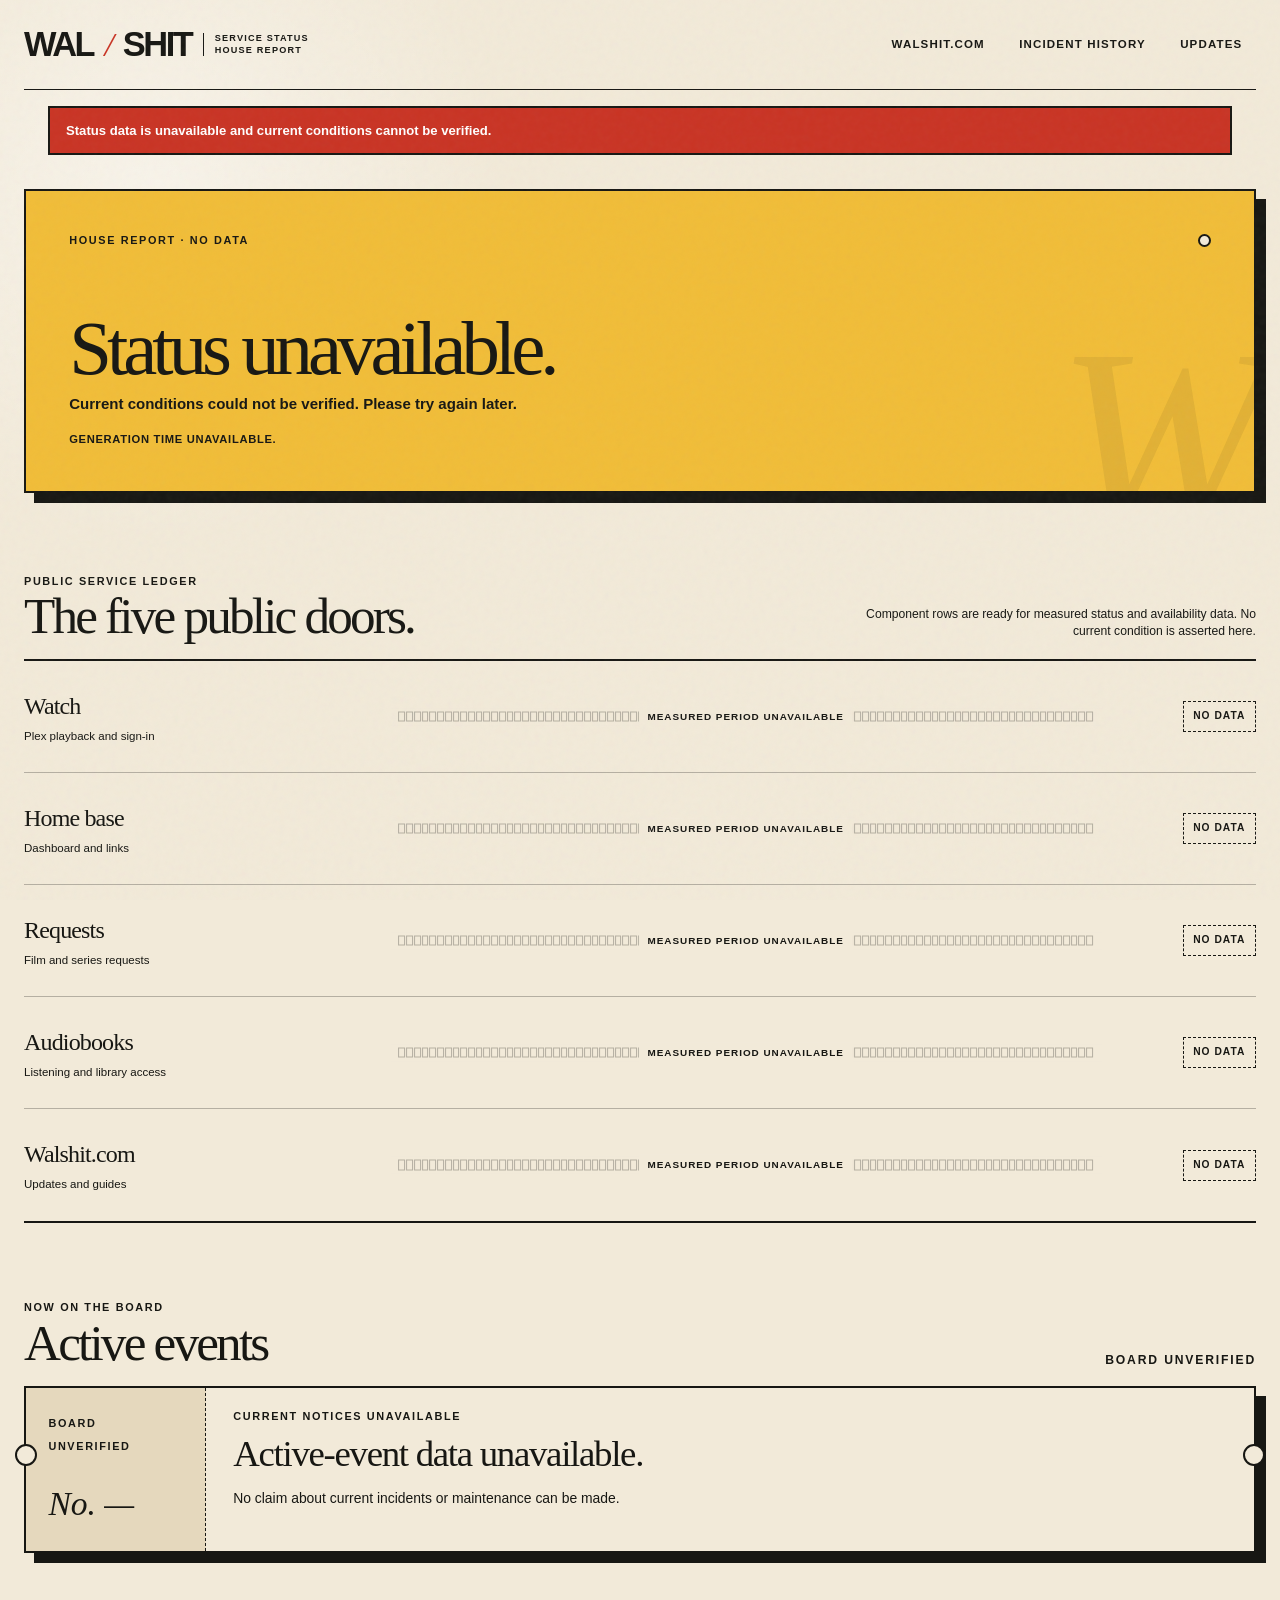
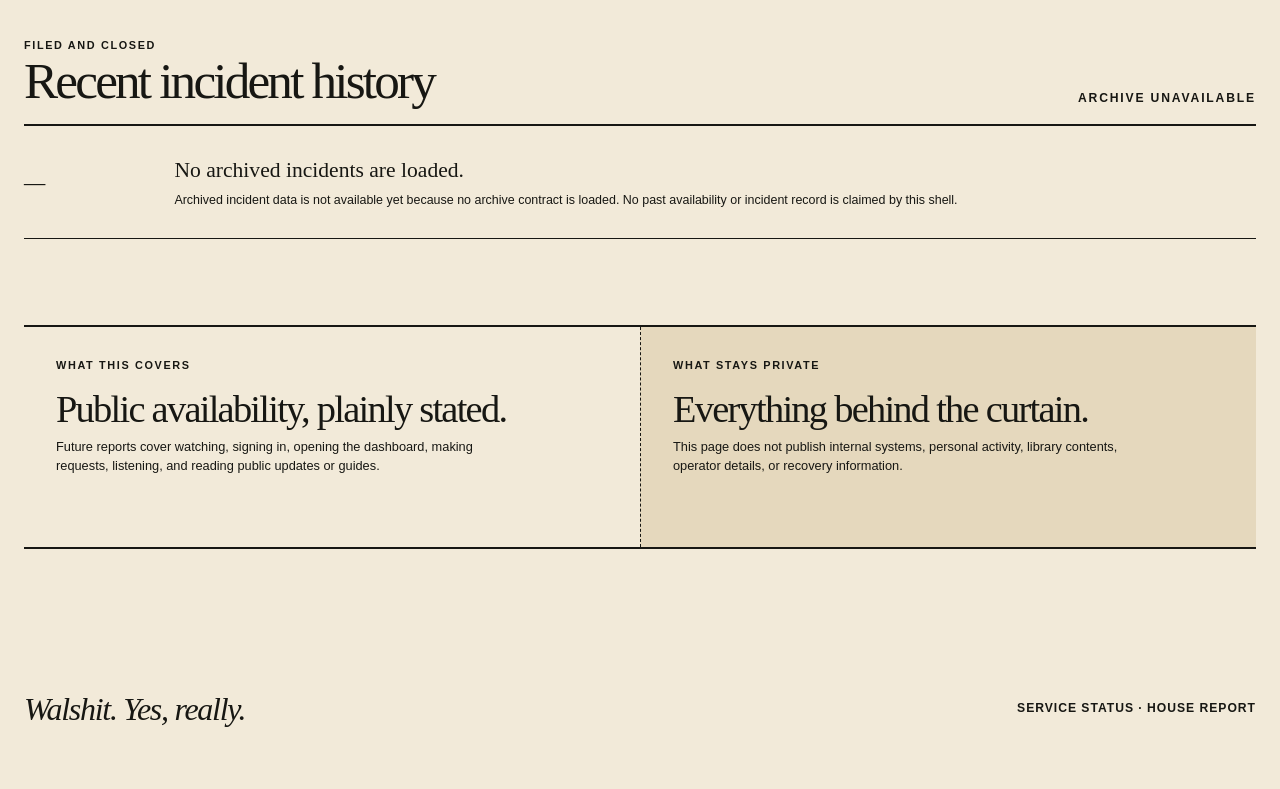
==== status-walshit/web/index.html @ fc227129 "status-walshit: render fixture-driven status states" ====
<!doctype html>
<html lang="en">
<head>
  <meta charset="utf-8">
  <meta name="viewport" content="width=device-width, initial-scale=1">
  <meta name="color-scheme" content="light">
  <meta name="theme-color" content="#f2ead9">
  <title>Walshit.com / Status</title>
  <link rel="stylesheet" href="status.css">
</head>
<body>
  <a class="skip" href="#main">Skip to status</a>
  <noscript>
    <p class="noscript-message">Live status rendering requires JavaScript. No current health is claimed here. <a href="https://walshit.com/">Return to Walshit.com</a>.</p>
  </noscript>

  <header class="shell">
    <a class="brand" href="https://walshit.com/" aria-label="Walshit home">
      WAL<span class="slash">/</span>SHIT
      <small>Service status<br>House report</small>
    </a>
    <button class="text-button nav-toggle" type="button" aria-expanded="false" aria-controls="status-navigation" aria-label="Open menu">
      <span class="nav-toggle-icon" aria-hidden="true">
        <span class="nav-toggle-line"></span>
        <span class="nav-toggle-line"></span>
        <span class="nav-toggle-line"></span>
      </span>
    </button>
    <nav id="status-navigation" aria-label="Status navigation">
      <a href="https://walshit.com/">Walshit.com</a>
      <a href="#history">Incident history</a>
      <a href="https://walshit.com/updates/">Updates</a>
    </nav>
  </header>

  <main id="main" class="shell">
    <div class="status-notices" id="status-notices" aria-live="assertive" aria-atomic="true">
      <p class="status-notice notice-error" id="load-error" hidden>Status data is unavailable and current conditions cannot be verified.</p>
      <p class="status-notice notice-stale" id="stale-warning" hidden>Status data is stale. Current conditions are unverified.</p>
    </div>
    <section class="mast" aria-labelledby="overall-title">
      <div class="overall" role="status" aria-live="polite" aria-atomic="true">
        <div class="overall-head">
          <p class="eyebrow">House report · <span id="overall-state-label">Awaiting data</span></p>
          <span class="status-dot" aria-hidden="true"></span>
        </div>
        <div>
          <h1 class="overall-title" id="overall-title">Status data is being prepared.</h1>
          <p class="overall-copy">This source shell is not connected to monitoring yet. Current conditions will appear after publishing begins.</p>
          <p class="generated-at" id="generated-at">Generation time unavailable.</p>
        </div>
      </div>
    </section>

    <section aria-labelledby="components-title">
      <div class="ledger-heading">
        <div>
          <p class="eyebrow">Public service ledger</p>
          <h2 id="components-title">The five public doors.</h2>
        </div>
        <p>Component rows are ready for measured status and availability data. No current condition is asserted here.</p>
      </div>

      <div class="component-ledger">
        <article class="component-row" data-component="watch">
          <div class="component-name">
            <h3>Watch</h3>
            <p>Plex playback and sign-in</p>
          </div>
          <div class="history-placeholder" role="img" aria-label="History is not available yet for Watch.">
            <span>History pending</span>
          </div>
          <div class="current-state"><span class="state-stamp">Awaiting data</span></div>
        </article>
        <article class="component-row" data-component="home">
          <div class="component-name">
            <h3>Home base</h3>
            <p>Dashboard and links</p>
          </div>
          <div class="history-placeholder" role="img" aria-label="History is not available yet for Home base.">
            <span>History pending</span>
          </div>
          <div class="current-state"><span class="state-stamp">Awaiting data</span></div>
        </article>
        <article class="component-row" data-component="requests">
          <div class="component-name">
            <h3>Requests</h3>
            <p>Film and series requests</p>
          </div>
          <div class="history-placeholder" role="img" aria-label="History is not available yet for Requests.">
            <span>History pending</span>
          </div>
          <div class="current-state"><span class="state-stamp">Awaiting data</span></div>
        </article>
        <article class="component-row" data-component="audiobooks">
          <div class="component-name">
            <h3>Audiobooks</h3>
            <p>Listening and library access</p>
          </div>
          <div class="history-placeholder" role="img" aria-label="History is not available yet for Audiobooks.">
            <span>History pending</span>
          </div>
          <div class="current-state"><span class="state-stamp">Awaiting data</span></div>
        </article>
        <article class="component-row" data-component="site">
          <div class="component-name">
            <h3>Walshit.com</h3>
            <p>Updates and guides</p>
          </div>
          <div class="history-placeholder" role="img" aria-label="History is not available yet for Walshit.com.">
            <span>History pending</span>
          </div>
          <div class="current-state"><span class="state-stamp">Awaiting data</span></div>
        </article>
      </div>
    </section>

    <section class="active-section" aria-labelledby="active-title">
      <div class="section-head">
        <div>
          <p class="eyebrow">Now on the board</p>
          <h2 id="active-title">Active events</h2>
        </div>
        <p class="eyebrow">Board pending</p>
      </div>
      <div id="active-board">
      <article class="ticket-event" aria-labelledby="event-title">
        <div class="event-stub">
          <span class="eyebrow">Pending board</span>
          <span class="event-code" aria-hidden="true">No. —</span>
        </div>
        <div class="event-main">
          <p class="eyebrow">Publishing has not begun</p>
          <h3 id="event-title">No active-event data is available yet.</h3>
          <p>Incident and maintenance notices will be filed here after the status publisher is connected.</p>
        </div>
      </article>
      </div>
    </section>

    <section class="history-section" id="history" aria-labelledby="history-title">
      <div class="section-head">
        <div>
          <p class="eyebrow">Filed and closed</p>
          <h2 id="history-title">Recent incident history</h2>
        </div>
        <p class="eyebrow">Archive unavailable</p>
      </div>
      <div class="history-list">
        <article class="history-empty">
          <p class="history-date" aria-hidden="true">—</p>
          <div class="history-copy">
            <h3>No archived incidents are loaded.</h3>
            <p>Archived incident data is not available yet because no archive contract is loaded. No past availability or incident record is claimed by this shell.</p>
          </div>
        </article>
      </div>
    </section>

    <section class="coverage" aria-labelledby="coverage-title">
      <div>
        <p class="eyebrow">What this covers</p>
        <h2 id="coverage-title">Public availability, plainly stated.</h2>
        <p>Future reports cover watching, signing in, opening the dashboard, making requests, listening, and reading public updates or guides.</p>
      </div>
      <div>
        <p class="eyebrow">What stays private</p>
        <h2>Everything behind the curtain.</h2>
        <p>This page does not publish internal systems, personal activity, library contents, operator details, or recovery information.</p>
      </div>
    </section>
  </main>

  <footer class="shell">
    <p class="footer-mark">Walshit. Yes, really.</p>
    <p>Service status · House report</p>
  </footer>
  <script src="navigation.js" defer></script>
  <script src="status.js" defer></script>
</body>
</html>
---- status-walshit/web/status.css ----
:root {
  --paper: #f2ead9;
  --paper-2: #e5d8bd;
  --ink: #171713;
  --red: #c93424;
  --yellow: #f1bd38;
  --green: #39754d;
  --white: #ffffff;
  --rule: rgba(23, 23, 19, 0.28);
  --serif: Georgia, "Times New Roman", serif;
  --sans: "Arial Narrow", "Aptos Narrow", "Helvetica Neue", Arial, sans-serif;
  --max: 1280px;
}

* {
  box-sizing: border-box;
}

html {
  scroll-behavior: smooth;
}

body {
  margin: 0;
  color: var(--ink);
  background:
    radial-gradient(circle at 12% 8%, rgba(255, 255, 255, 0.45), transparent 22rem),
    var(--paper);
  font-family: var(--sans);
  font-size: 16px;
  line-height: 1.45;
}

body::before {
  position: fixed;
  z-index: 20;
  inset: 0;
  content: "";
  pointer-events: none;
  opacity: 0.055;
  background-image: url("data:image/svg+xml,%3Csvg viewBox='0 0 180 180' xmlns='http://www.w3.org/2000/svg'%3E%3Cfilter id='n'%3E%3CfeTurbulence type='fractalNoise' baseFrequency='.8' numOctaves='3' stitchTiles='stitch'/%3E%3C/filter%3E%3Crect width='100%25' height='100%25' filter='url(%23n)' opacity='.7'/%3E%3C/svg%3E");
}

a,
button {
  -webkit-tap-highlight-color: transparent;
}

button {
  color: inherit;
  font: inherit;
}

:focus-visible {
  outline: 3px solid var(--yellow);
  outline-offset: 4px;
}

.skip {
  position: fixed;
  z-index: 100;
  top: 1rem;
  left: 1rem;
  padding: 0.8rem 1rem;
  color: var(--white);
  background: var(--ink);
  transform: translateY(-160%);
}

.skip:focus {
  transform: none;
}

.shell {
  width: min(calc(100% - 48px), var(--max));
  margin-inline: auto;
}

.eyebrow {
  margin: 0;
  font-size: 0.68rem;
  font-weight: 900;
  letter-spacing: 0.15em;
  line-height: 1.2;
  text-transform: uppercase;
}

header {
  display: flex;
  min-height: 90px;
  align-items: center;
  justify-content: space-between;
  border-bottom: 1px solid var(--ink);
}

.brand {
  display: inline-flex;
  min-height: 44px;
  align-items: center;
  gap: 0.7rem;
  color: var(--ink);
  text-decoration: none;
  font-size: clamp(1.55rem, 3vw, 2.15rem);
  font-weight: 900;
  letter-spacing: -0.07em;
  line-height: 1;
}

.brand .slash {
  color: var(--red);
  font-family: var(--serif);
  font-style: italic;
  font-weight: 400;
}

.brand small {
  max-width: 9rem;
  padding-left: 0.7rem;
  border-left: 1px solid var(--ink);
  font-size: 0.57rem;
  font-weight: 700;
  letter-spacing: 0.13em;
  line-height: 1.25;
  text-transform: uppercase;
}

nav {
  display: flex;
  align-items: center;
  gap: 0.45rem;
}

nav a,
.text-button {
  display: inline-flex;
  min-height: 44px;
  align-items: center;
  padding: 0.55rem 0.85rem;
  border: 0;
  color: inherit;
  background: none;
  text-decoration: none;
  font-size: 0.72rem;
  font-weight: 800;
  letter-spacing: 0.1em;
  text-transform: uppercase;
  cursor: pointer;
}

nav a:hover,
.text-button:hover {
  text-decoration: underline;
  text-decoration-thickness: 2px;
  text-underline-offset: 4px;
}

.nav-toggle {
  display: none;
  width: 44px;
  min-width: 44px;
  height: 44px;
  justify-content: center;
  padding: 0;
}

.nav-toggle:hover {
  text-decoration: none;
}

.nav-toggle-icon {
  position: relative;
  display: block;
  width: 24px;
  height: 18px;
}

.nav-toggle-line {
  position: absolute;
  left: 0;
  width: 24px;
  height: 2px;
  background: currentcolor;
  transform-origin: center;
  transition: top 0.2s ease, transform 0.2s ease, opacity 0.15s ease;
}

.nav-toggle-line:first-child {
  top: 1px;
}

.nav-toggle-line:nth-child(2) {
  top: 8px;
}

.nav-toggle-line:last-child {
  top: 15px;
}

.nav-toggle[aria-expanded="true"] .nav-toggle-line:first-child {
  top: 8px;
  transform: rotate(45deg);
}

.nav-toggle[aria-expanded="true"] .nav-toggle-line:nth-child(2) {
  opacity: 0;
}

.nav-toggle[aria-expanded="true"] .nav-toggle-line:last-child {
  top: 8px;
  transform: rotate(-45deg);
}

main {
  padding-bottom: 5rem;
}

.noscript-message,
.status-notice {
  width: min(calc(100% - 48px), var(--max));
  margin: 1rem auto 0;
  padding: 0.8rem 1rem;
  border: 2px solid var(--ink);
  font-size: 0.82rem;
  font-weight: 800;
}

.noscript-message a {
  color: inherit;
}

.status-notices:empty {
  display: none;
}

.notice-error {
  color: var(--white);
  background: var(--red);
}

.notice-stale {
  color: var(--ink);
  background: var(--yellow);
}

.mast {
  margin-top: 34px;
  border: 2px solid var(--ink);
  box-shadow: 10px 10px 0 var(--ink);
}

.overall {
  position: relative;
  min-height: 300px;
  display: flex;
  flex-direction: column;
  justify-content: space-between;
  padding: clamp(1.4rem, 3.4vw, 2.7rem);
  overflow: hidden;
  background: var(--yellow);
}

.overall.state-operational .status-dot {
  background: var(--green);
}

.overall.state-degraded .status-dot {
  background: var(--yellow);
}

.overall.state-outage .status-dot {
  background: var(--red);
}

.overall.state-maintenance .status-dot {
  background: var(--paper-2);
}

.overall.state-no-data .status-dot {
  background: var(--paper);
}

.overall::after {
  position: absolute;
  right: -1rem;
  bottom: -4.8rem;
  content: "W";
  color: rgba(23, 23, 19, 0.07);
  font-family: var(--serif);
  font-size: 16rem;
  font-style: italic;
  line-height: 1;
  pointer-events: none;
}

.overall-head {
  display: flex;
  align-items: center;
  justify-content: space-between;
  gap: 1rem;
}

.status-dot {
  width: 13px;
  height: 13px;
  flex: 0 0 auto;
  border: 2px solid var(--ink);
  border-radius: 50%;
  background: var(--paper);
}

.overall-title {
  position: relative;
  z-index: 1;
  max-width: 880px;
  margin: 2.2rem 0 0.7rem;
  font-family: var(--serif);
  font-size: clamp(3rem, 6vw, 5.8rem);
  font-weight: 400;
  letter-spacing: -0.065em;
  line-height: 0.88;
}

.overall-copy {
  position: relative;
  z-index: 1;
  max-width: 660px;
  margin: 0;
  font-size: 0.94rem;
  font-weight: 700;
}

.generated-at {
  position: relative;
  z-index: 1;
  margin: 1rem 0 0;
  font-size: 0.7rem;
  font-weight: 800;
  letter-spacing: 0.06em;
  text-transform: uppercase;
}

.overall-title,
.overall-copy,
.component-name,
.event-code,
.event-main,
.event-title,
.event-body,
.event-meta-value,
.event-update-body {
  min-width: 0;
  overflow-wrap: anywhere;
}

.ledger-heading,
.section-head {
  display: flex;
  align-items: end;
  justify-content: space-between;
  gap: 2rem;
}

.ledger-heading {
  margin: 82px 0 18px;
}

.section-head {
  margin-bottom: 18px;
}

.ledger-heading h2,
.section-head h2 {
  margin: 0.3rem 0 0;
  font-family: var(--serif);
  font-size: clamp(2.3rem, 4vw, 3.8rem);
  font-weight: 400;
  letter-spacing: -0.055em;
  line-height: 0.95;
}

.ledger-heading > p,
.section-head > p {
  max-width: 390px;
  margin: 0;
  color: var(--ink);
  font-size: 0.76rem;
  text-align: right;
}

.component-ledger {
  border-top: 2px solid var(--ink);
  border-bottom: 2px solid var(--ink);
}

.component-row {
  display: grid;
  grid-template-columns: minmax(205px, 0.82fr) minmax(300px, 1.7fr) 132px;
  gap: 1.4rem;
  align-items: center;
  min-height: 112px;
  padding: 1rem 0;
  border-bottom: 1px solid var(--rule);
}

.component-row:last-child {
  border-bottom: 0;
}

.component-name h3 {
  margin: 0 0 0.25rem;
  font-family: var(--serif);
  font-size: 1.5rem;
  font-weight: 400;
  letter-spacing: -0.035em;
}

.component-name p {
  margin: 0;
  color: var(--ink);
  font-size: 0.72rem;
}

.history-placeholder {
  position: relative;
  min-width: 0;
  height: 34px;
  overflow: hidden;
  border-block: 1px solid var(--rule);
  background: repeating-linear-gradient(90deg, transparent 0 7px, rgba(23, 23, 19, 0.13) 7px 9px);
}

.history-placeholder > span {
  position: absolute;
  top: 50%;
  left: 50%;
  padding: 0.2rem 0.55rem;
  color: var(--ink);
  background: var(--paper);
  font-size: 0.62rem;
  font-weight: 900;
  letter-spacing: 0.1em;
  text-transform: uppercase;
  transform: translate(-50%, -50%);
  white-space: nowrap;
}

.history-strip-container {
  display: flex;
  height: auto;
  min-height: 42px;
  flex-direction: column;
  justify-content: center;
  gap: 0.35rem;
  border: 0;
  background: none;
}

.history-strip {
  position: static;
  display: grid;
  width: 100%;
  height: 17px;
  grid-template-columns: repeat(90, minmax(1px, 1fr));
  gap: 1px;
  padding: 0;
  background: none;
  transform: none;
}

.history-mark {
  display: block;
  min-width: 0;
  background: var(--green);
}

.history-mark.state-degraded {
  background: var(--yellow);
}

.history-mark.state-outage {
  background: var(--red);
}

.history-mark.state-maintenance {
  background: var(--paper-2);
  border: 1px solid var(--ink);
}

.history-mark.state-no-data {
  background: transparent;
  border: 1px solid var(--rule);
}

.history-meta {
  position: static;
  padding: 0;
  background: none;
  font-size: 0.65rem;
  font-weight: 800;
  letter-spacing: 0.04em;
  text-transform: uppercase;
  transform: none;
}

.current-state {
  justify-self: end;
  text-align: right;
}

.state-stamp {
  display: inline-flex;
  min-height: 31px;
  align-items: center;
  padding: 0.32rem 0.6rem;
  border: 1px solid currentcolor;
  color: var(--ink);
  background: var(--paper);
  font-size: 0.64rem;
  font-weight: 900;
  letter-spacing: 0.1em;
  text-transform: uppercase;
  white-space: nowrap;
}

.state-stamp.state-operational {
  color: var(--green);
}

.state-stamp.state-degraded {
  background: var(--yellow);
}

.state-stamp.state-outage {
  color: var(--white);
  background: var(--red);
}

.state-stamp.state-maintenance {
  background: var(--paper-2);
}

.state-stamp.state-no-data {
  border-style: dashed;
  background: var(--paper);
}

.active-section {
  margin-top: 78px;
}

#active-board {
  display: grid;
  gap: 2rem;
}

.ticket-event {
  position: relative;
  display: grid;
  grid-template-columns: 180px minmax(0, 1fr);
  border: 2px solid var(--ink);
  background: var(--paper);
  box-shadow: 10px 10px 0 var(--ink);
}

.ticket-event.kind-incident {
  box-shadow: 10px 10px 0 var(--red);
}

.ticket-event::before,
.ticket-event::after {
  position: absolute;
  z-index: 1;
  top: 56px;
  width: 18px;
  height: 18px;
  content: "";
  border: 2px solid var(--ink);
  border-radius: 50%;
  background: var(--paper);
}

.ticket-event::before {
  left: -11px;
}

.ticket-event::after {
  right: -11px;
}

.event-stub {
  padding: 1.4rem;
  border-right: 1px dashed var(--ink);
  background: var(--paper-2);
}

.event-code {
  display: block;
  margin-top: 1.5rem;
  font-family: var(--serif);
  font-size: 2.1rem;
  font-style: italic;
}

.event-main {
  padding: 1.4rem 1.7rem;
}

.event-main h3 {
  margin: 0.25rem 0 0.45rem;
  font-family: var(--serif);
  font-size: clamp(1.6rem, 3vw, 2.3rem);
  font-weight: 400;
  letter-spacing: -0.035em;
}

.event-main p:last-child {
  max-width: 720px;
  margin: 0;
  color: var(--ink);
  font-size: 0.87rem;
}

.event-body {
  max-width: 720px;
  margin: 0;
  font-size: 0.87rem;
}

.event-meta {
  display: grid;
  grid-template-columns: max-content minmax(0, 1fr);
  gap: 0.25rem 0.8rem;
  margin: 1rem 0 0;
  font-size: 0.74rem;
}

.event-meta-label {
  font-weight: 900;
  text-transform: uppercase;
}

.event-meta-value {
  margin: 0;
}

.event-timeline {
  margin-top: 1rem;
  border-top: 1px dashed var(--rule);
}

.event-timeline-summary {
  display: flex;
  min-height: 44px;
  align-items: center;
  font-size: 0.72rem;
  font-weight: 900;
  letter-spacing: 0.08em;
  text-transform: uppercase;
  cursor: pointer;
}

.event-updates {
  margin: 0;
  padding: 0 0 0 1.2rem;
}

.event-update {
  padding: 0.65rem 0;
  border-top: 1px solid var(--rule);
}

.event-update-head {
  display: flex;
  flex-wrap: wrap;
  gap: 0.4rem 0.8rem;
  font-size: 0.68rem;
  font-weight: 900;
  text-transform: uppercase;
}

.event-update-body {
  margin: 0.3rem 0 0;
  font-size: 0.8rem;
}

.history-section {
  margin-top: 86px;
}

.history-list {
  border-top: 2px solid var(--ink);
  border-bottom: 1px solid var(--ink);
}

.history-empty {
  display: grid;
  grid-template-columns: 128px minmax(0, 1fr);
  gap: 1.4rem;
  align-items: center;
  min-height: 112px;
  padding: 1rem 0;
}

.history-date {
  margin: 0;
  font-family: var(--serif);
  font-size: 1.5rem;
  font-style: italic;
}

.history-copy h3 {
  margin: 0 0 0.25rem;
  font-family: var(--serif);
  font-size: 1.35rem;
  font-weight: 400;
}

.history-copy p {
  margin: 0;
  color: var(--ink);
  font-size: 0.78rem;
}

.coverage {
  display: grid;
  grid-template-columns: 1fr 1fr;
  margin-top: 86px;
  border-block: 2px solid var(--ink);
}

.coverage > div {
  min-height: 220px;
  padding: 2rem;
}

.coverage > div + div {
  border-left: 1px dashed var(--ink);
  background: var(--paper-2);
}

.coverage h2 {
  margin: 1.15rem 0 0.6rem;
  font-family: var(--serif);
  font-size: clamp(1.8rem, 3vw, 2.8rem);
  font-weight: 400;
  letter-spacing: -0.045em;
  line-height: 1;
}

.coverage p:last-child {
  max-width: 470px;
  margin: 0;
  color: var(--ink);
  font-size: 0.8rem;
}

footer {
  display: flex;
  min-height: 160px;
  align-items: center;
  justify-content: space-between;
  gap: 2rem;
}

footer p {
  margin: 0;
  font-size: 0.76rem;
  font-weight: 800;
  letter-spacing: 0.08em;
  text-transform: uppercase;
}

.footer-mark {
  font-family: var(--serif);
  font-size: 2rem;
  font-style: italic;
  font-weight: 400;
  letter-spacing: -0.04em;
  text-transform: none;
}

@media (max-width: 1024px) {
  header {
    flex-wrap: wrap;
    align-content: center;
    padding-block: 16px;
  }

  .nav-toggle {
    display: inline-flex;
    margin-left: auto;
  }

  nav {
    flex: 0 0 100%;
    order: 3;
    align-items: stretch;
    flex-direction: column;
    gap: 0;
    margin-top: 12px;
    border-top: 1px solid var(--ink);
  }

  nav[hidden] {
    display: none;
  }

  nav a {
    width: 100%;
    min-height: 48px;
    justify-content: flex-start;
    padding: 0.75rem 0.25rem;
  }

  nav > * + * {
    border-top: 1px dashed var(--rule);
  }
}

@media (max-width: 820px) {
  .shell {
    width: min(calc(100% - 32px), var(--max));
  }

  header {
    min-height: 76px;
  }

  .brand small {
    display: none;
  }

  .overall {
    min-height: 330px;
  }

  .overall-title {
    font-size: clamp(2.8rem, 14vw, 4.6rem);
  }

  .ledger-heading,
  .section-head {
    align-items: flex-start;
    flex-direction: column;
    gap: 0.8rem;
  }

  .ledger-heading {
    margin-top: 64px;
  }

  .ledger-heading > p,
  .section-head > p {
    max-width: none;
    text-align: left;
  }

  .component-row {
    grid-template-columns: 1fr auto;
    gap: 0.8rem 1rem;
    padding: 1.2rem 0;
  }

  .history-placeholder {
    grid-column: 1 / -1;
    grid-row: 2;
  }

  .current-state {
    grid-column: 2;
    grid-row: 1;
  }

  .ticket-event {
    grid-template-columns: 1fr;
  }

  .event-stub {
    display: flex;
    align-items: center;
    justify-content: space-between;
    border-right: 0;
    border-bottom: 1px dashed var(--ink);
  }

  .event-code {
    margin-top: 0;
    font-size: 1.5rem;
  }

  .history-empty {
    grid-template-columns: 42px minmax(0, 1fr);
  }

  .coverage {
    grid-template-columns: 1fr;
  }

  .coverage > div {
    min-height: 0;
    padding: 1.6rem 0;
  }

  .coverage > div + div {
    border-top: 1px dashed var(--ink);
    border-left: 0;
    padding-inline: 1.2rem;
  }

  footer {
    min-height: 140px;
  }

  footer p:not(.footer-mark) {
    max-width: 180px;
  }
}

@media (max-width: 460px) {
  .mast {
    margin-top: 22px;
    box-shadow: 7px 7px 0 var(--ink);
  }

  .ticket-event {
    box-shadow: 7px 7px 0 var(--ink);
  }

  .ticket-event.kind-incident {
    box-shadow: 7px 7px 0 var(--red);
  }

  footer {
    align-items: flex-start;
    flex-direction: column;
    justify-content: center;
    gap: 0.7rem;
  }
}

@media (prefers-reduced-motion: reduce) {
  html {
    scroll-behavior: auto;
  }

  *,
  *::before,
  *::after {
    animation-duration: 0.01ms !important;
    transition-duration: 0.01ms !important;
  }

  .nav-toggle-line {
    transition: none !important;
  }
}
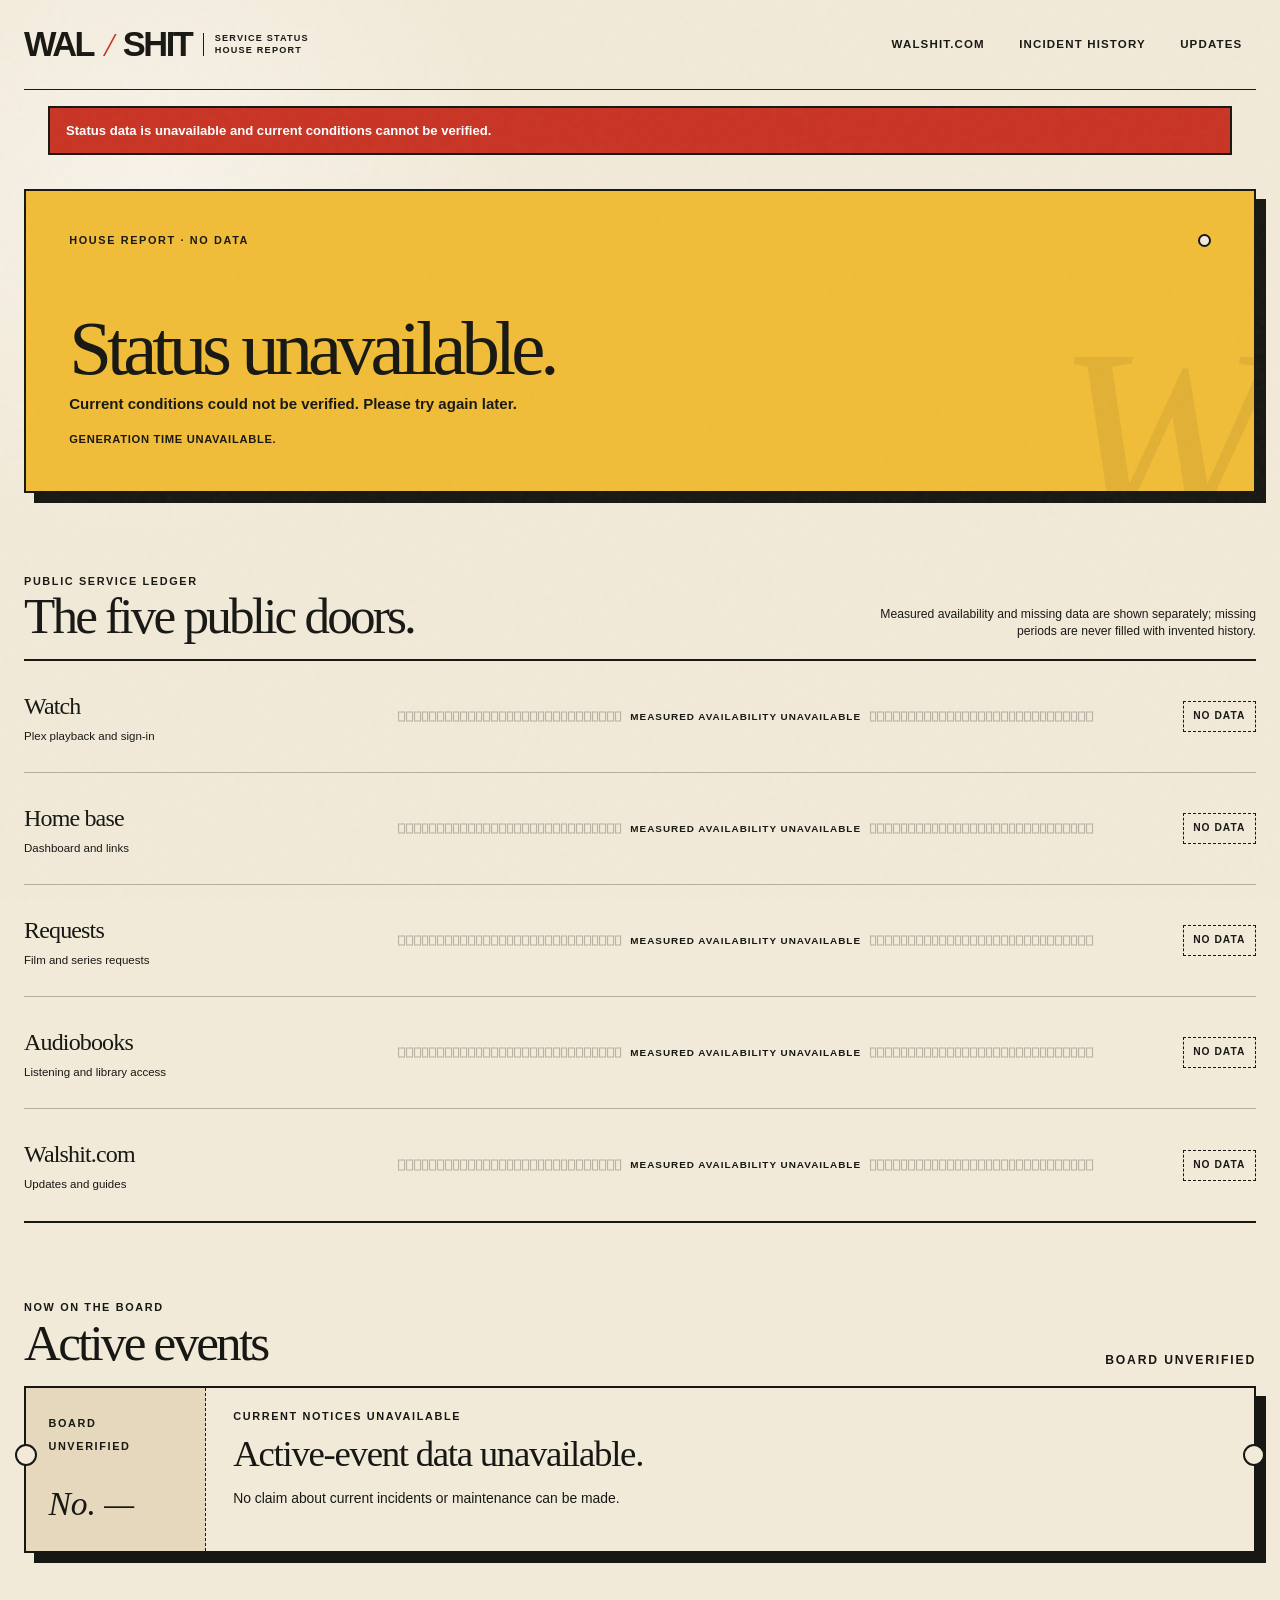
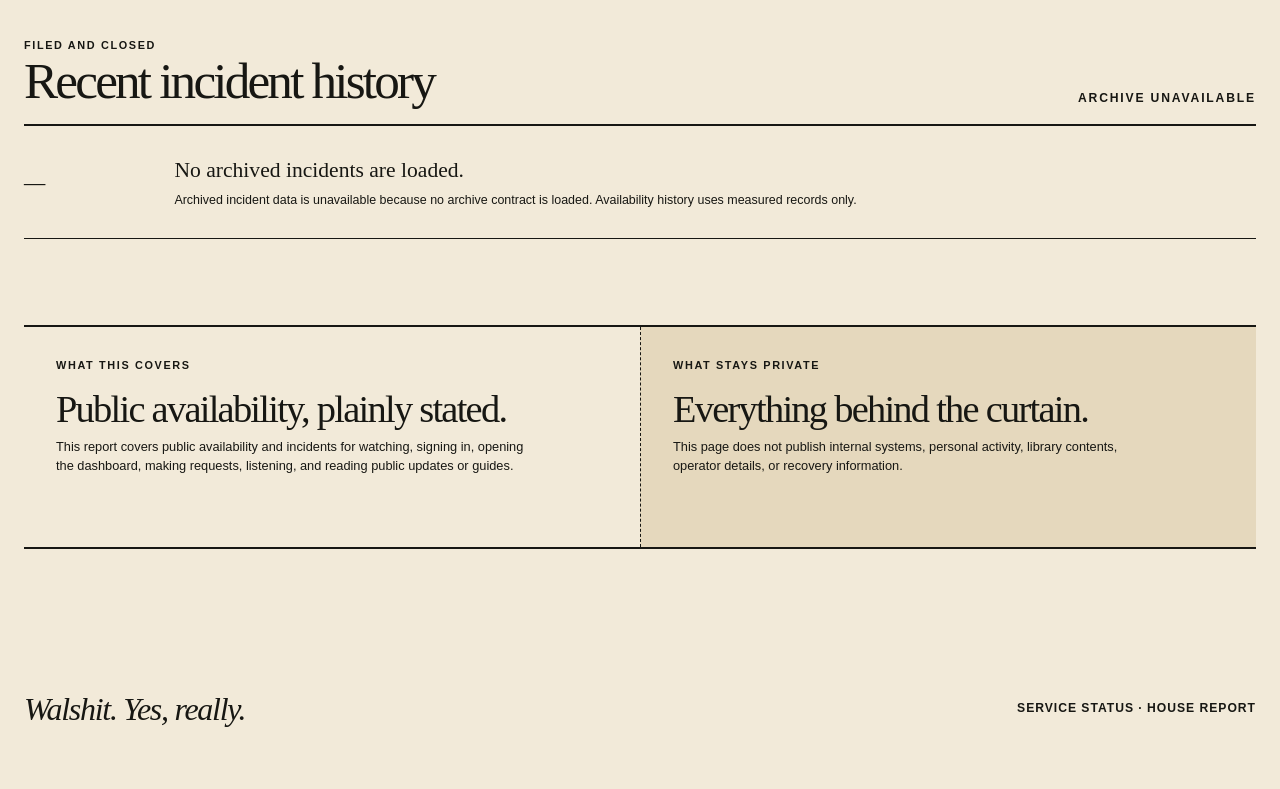
==== commit 4ff22e8c: "status-walshit: enforce coherent browser generations" ====
--- a/status-walshit/web/index.html
+++ b/status-walshit/web/index.html
@@ -46,7 +46,7 @@
         </div>
         <div>
           <h1 class="overall-title" id="overall-title">Status data is being prepared.</h1>
-          <p class="overall-copy">This source shell is not connected to monitoring yet. Current conditions will appear after publishing begins.</p>
+          <p class="overall-copy">Status data is loading. Current conditions are unverified until loading completes.</p>
           <p class="generated-at" id="generated-at">Generation time unavailable.</p>
         </div>
       </div>
@@ -58,7 +58,7 @@
           <p class="eyebrow">Public service ledger</p>
           <h2 id="components-title">The five public doors.</h2>
         </div>
-        <p>Component rows are ready for measured status and availability data. No current condition is asserted here.</p>
+        <p>Measured availability and missing data are shown separately; missing periods are never filled with invented history.</p>
       </div>
 
       <div class="component-ledger">
@@ -130,9 +130,9 @@
           <span class="event-code" aria-hidden="true">No. —</span>
         </div>
         <div class="event-main">
-          <p class="eyebrow">Publishing has not begun</p>
+          <p class="eyebrow">Board awaiting data</p>
           <h3 id="event-title">No active-event data is available yet.</h3>
-          <p>Incident and maintenance notices will be filed here after the status publisher is connected.</p>
+          <p>Published incident and maintenance notices appear here when available.</p>
         </div>
       </article>
       </div>
@@ -151,7 +151,7 @@
           <p class="history-date" aria-hidden="true">—</p>
           <div class="history-copy">
             <h3>No archived incidents are loaded.</h3>
-            <p>Archived incident data is not available yet because no archive contract is loaded. No past availability or incident record is claimed by this shell.</p>
+            <p>Archived incident data is unavailable because no archive contract is loaded. Availability history uses measured records only.</p>
           </div>
         </article>
       </div>
@@ -161,7 +161,7 @@
       <div>
         <p class="eyebrow">What this covers</p>
         <h2 id="coverage-title">Public availability, plainly stated.</h2>
-        <p>Future reports cover watching, signing in, opening the dashboard, making requests, listening, and reading public updates or guides.</p>
+        <p>This report covers public availability and incidents for watching, signing in, opening the dashboard, making requests, listening, and reading public updates or guides.</p>
       </div>
       <div>
         <p class="eyebrow">What stays private</p>
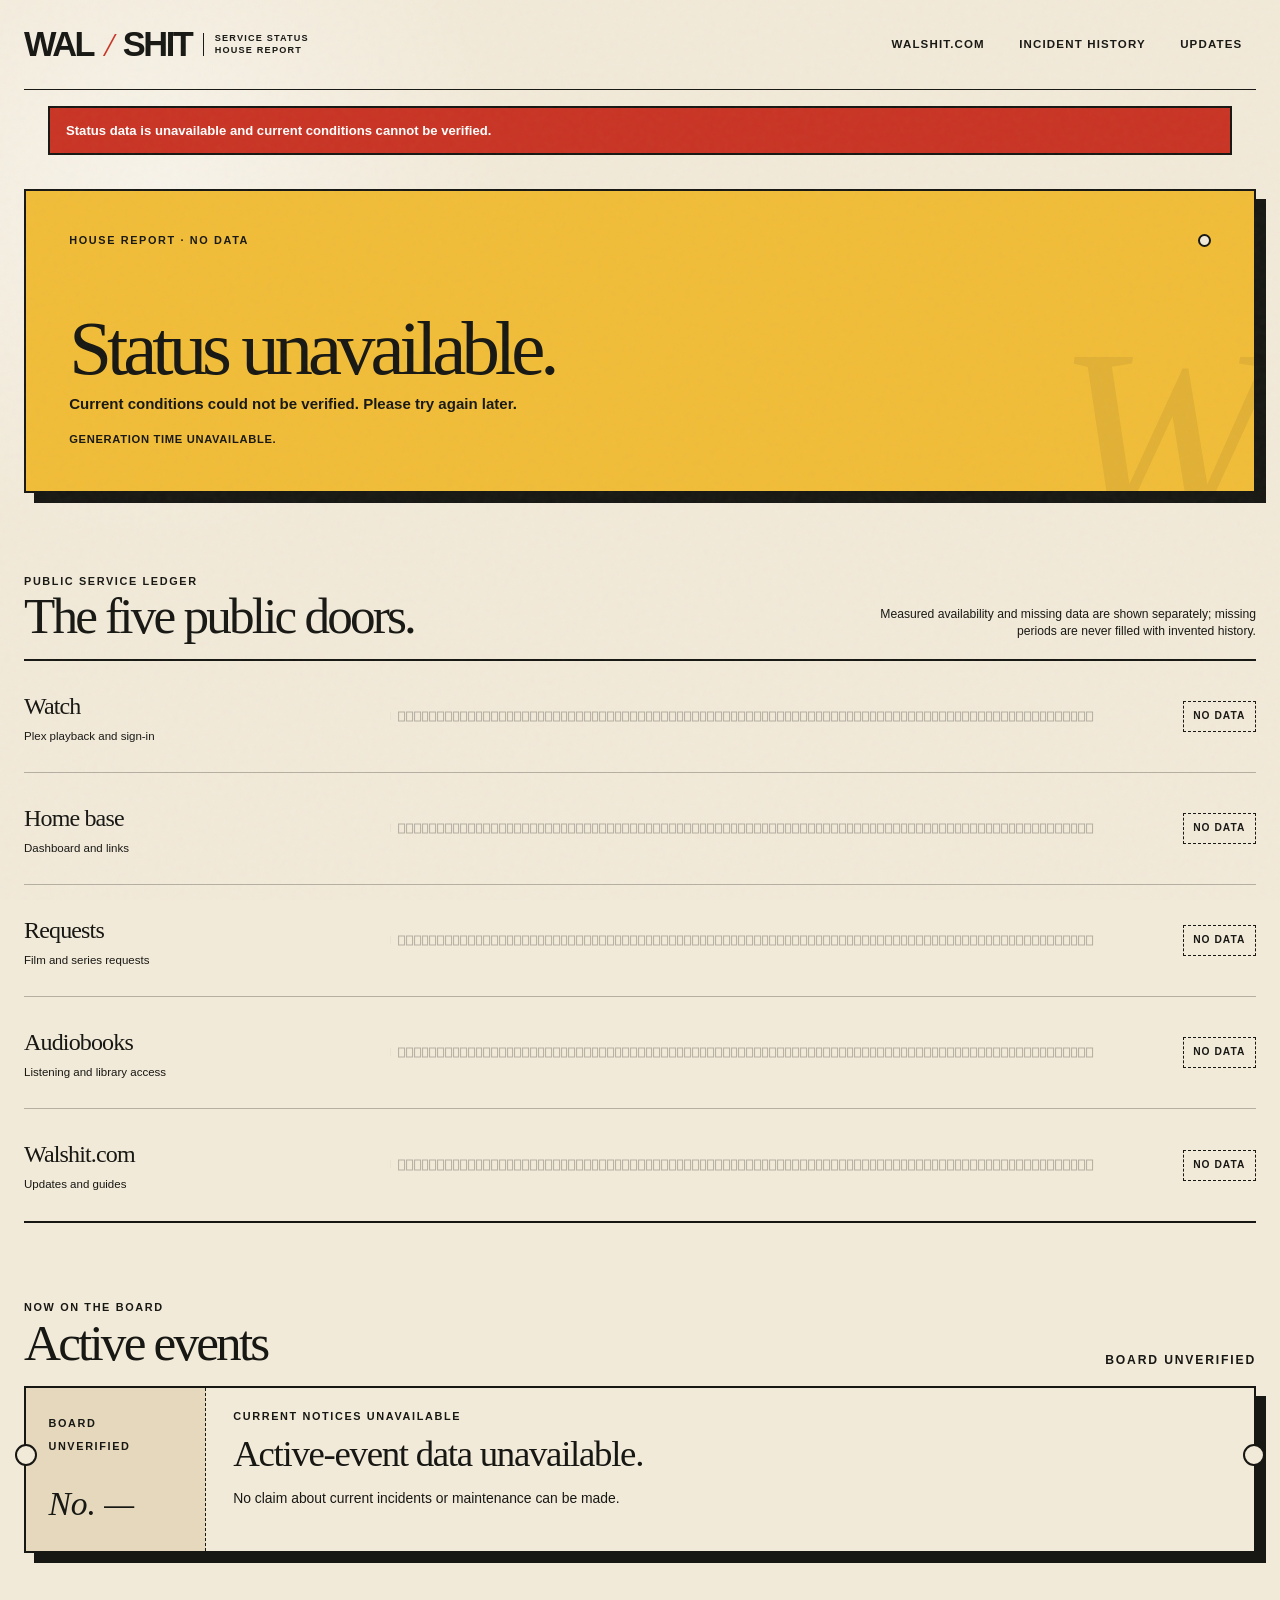
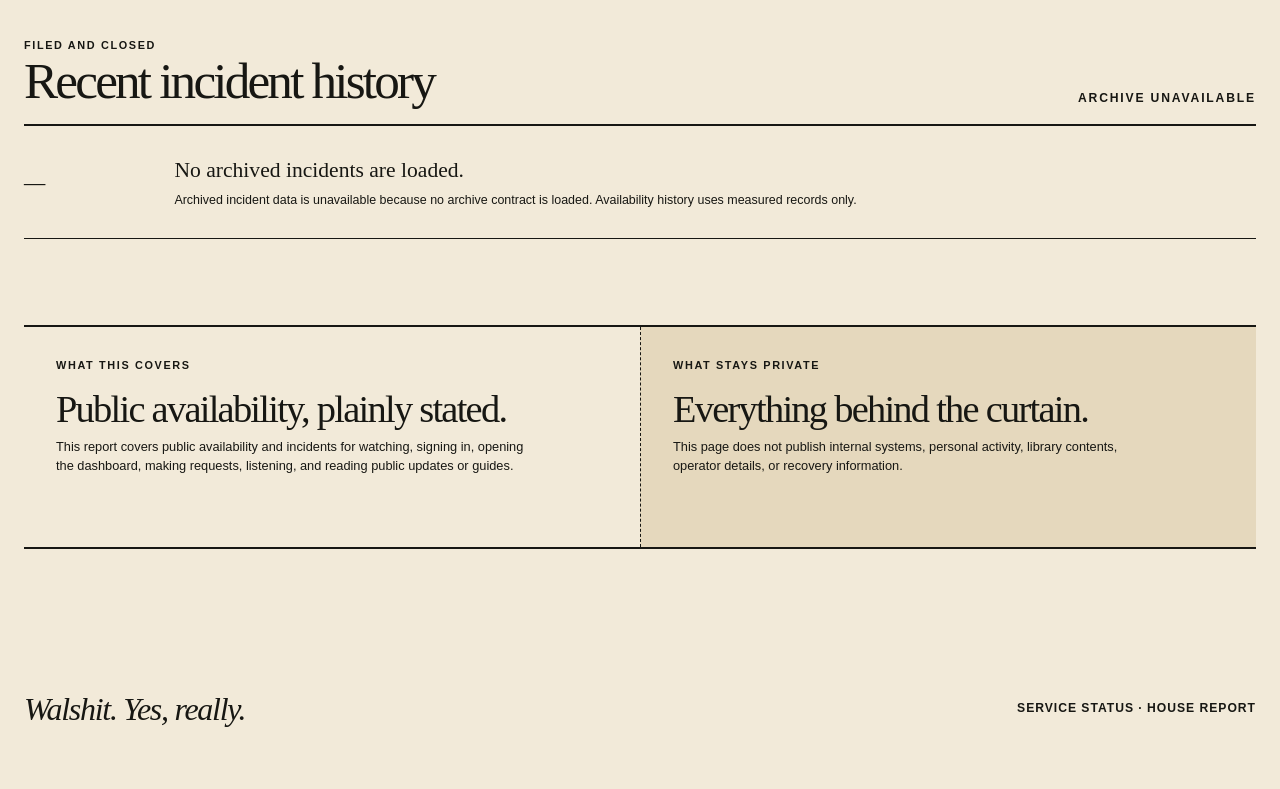
==== commit 6b6a9c7e: "[verified] status-walshit: fix mobile availability labels" ====
--- a/status-walshit/web/index.html
+++ b/status-walshit/web/index.html
@@ -6,7 +6,7 @@
   <meta name="color-scheme" content="light">
   <meta name="theme-color" content="#f2ead9">
   <title>Walshit.com / Status</title>
-  <link rel="stylesheet" href="status.css">
+  <link rel="stylesheet" href="status.css?v=20260724-mobile1">
 </head>
 <body>
   <a class="skip" href="#main">Skip to status</a>
--- a/status-walshit/web/status.css
+++ b/status-walshit/web/status.css
@@ -491,15 +491,20 @@
   border: 1px solid var(--rule);
 }
 
-.history-meta {
+.history-placeholder > .history-meta {
   position: static;
+  min-width: 0;
+  max-width: 100%;
   padding: 0;
   background: none;
   font-size: 0.65rem;
   font-weight: 800;
+  line-height: 1.35;
   letter-spacing: 0.04em;
   text-transform: uppercase;
   transform: none;
+  white-space: normal;
+  overflow-wrap: anywhere;
 }
 
 .current-state {
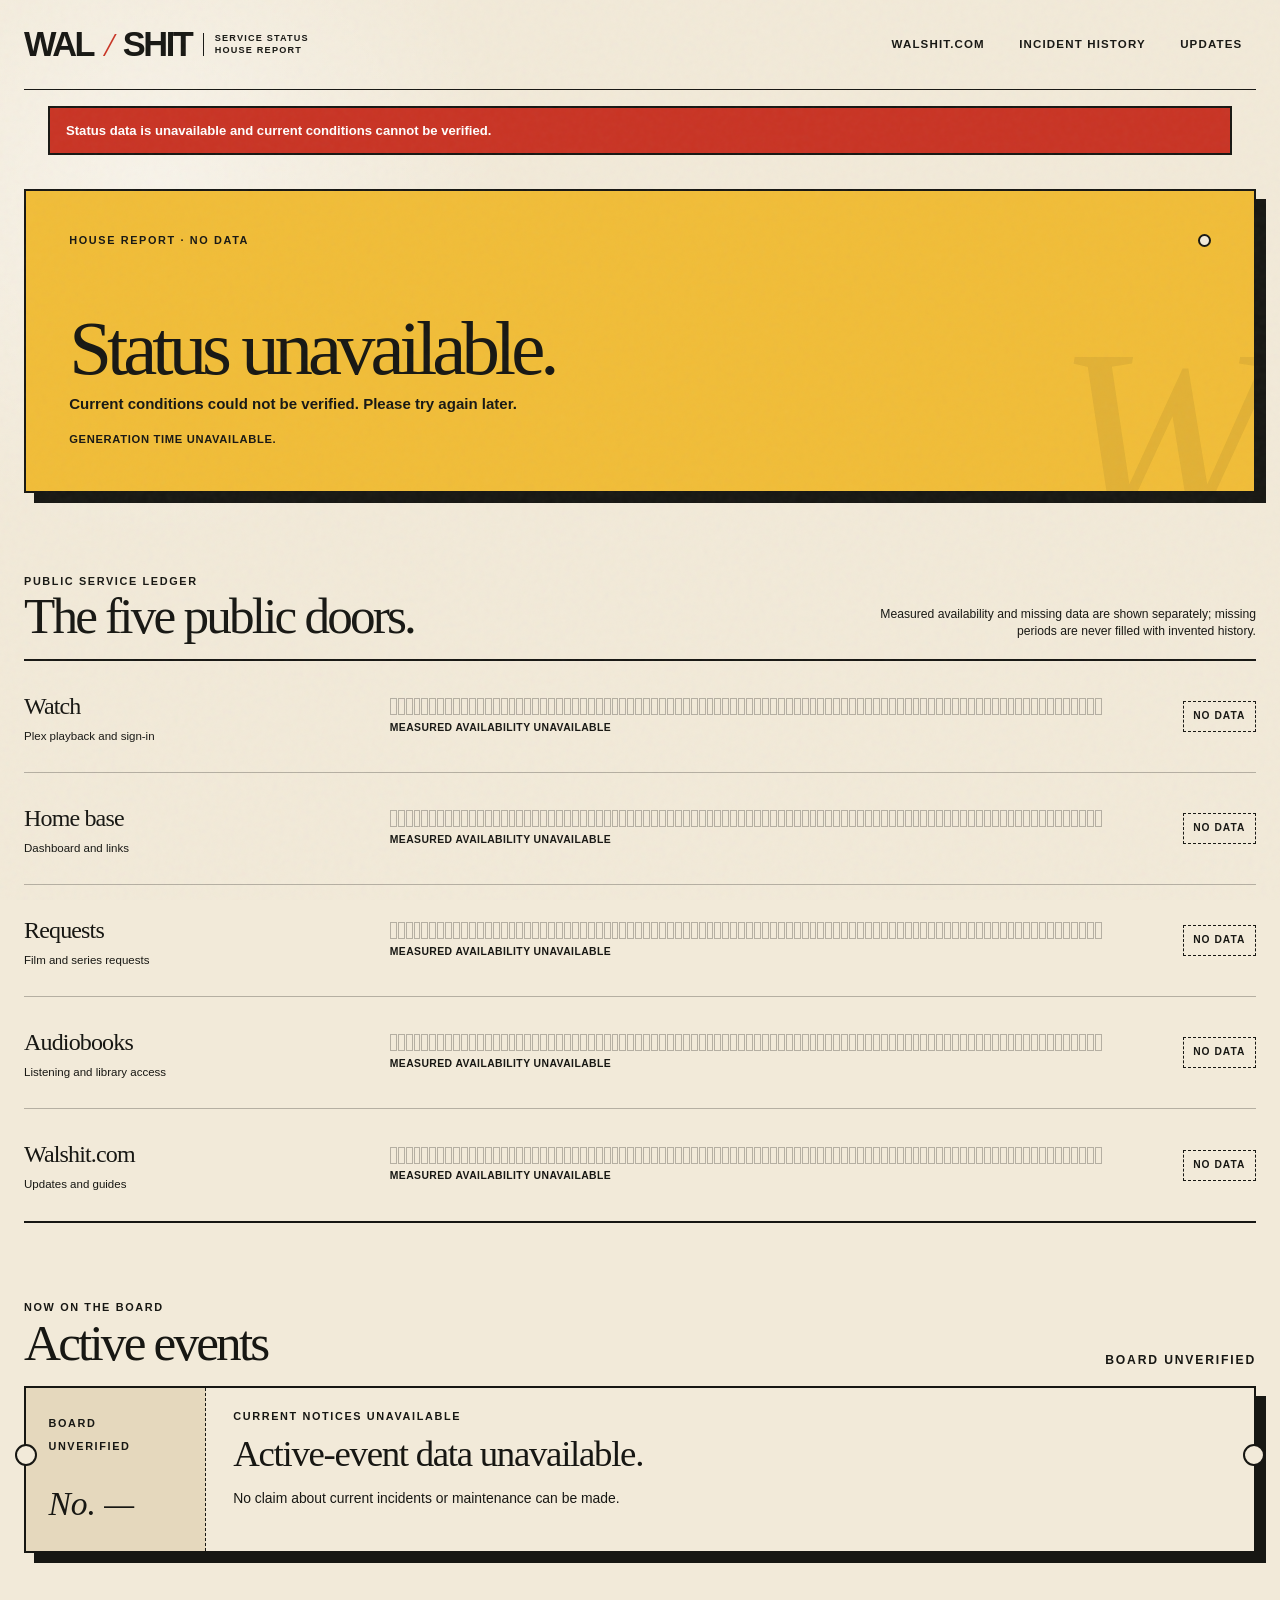
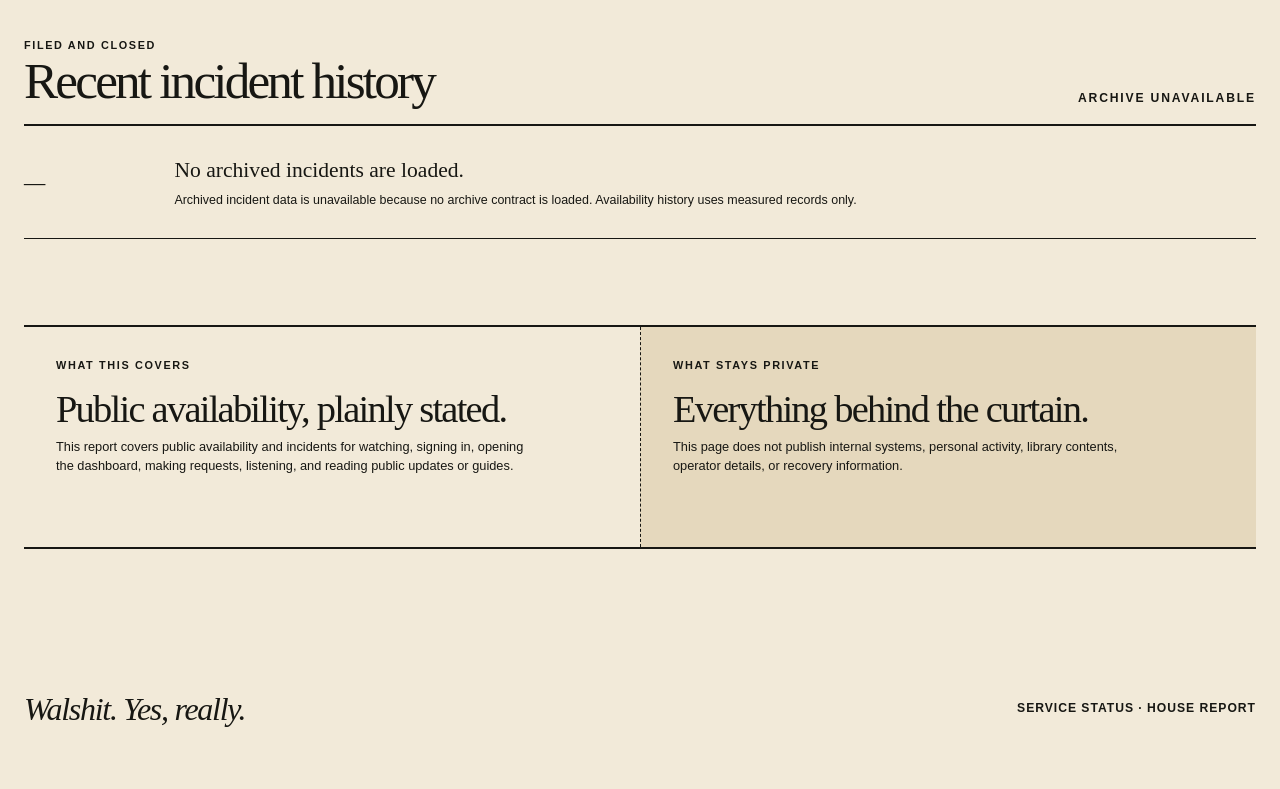
==== commit bef5f6ba: "[verified] status-walshit: keep mobile history in flow" ====
--- a/status-walshit/web/index.html
+++ b/status-walshit/web/index.html
@@ -6,7 +6,7 @@
   <meta name="color-scheme" content="light">
   <meta name="theme-color" content="#f2ead9">
   <title>Walshit.com / Status</title>
-  <link rel="stylesheet" href="status.css?v=20260724-mobile1">
+  <link rel="stylesheet" href="status.css?v=20260724-mobile2">
 </head>
 <body>
   <a class="skip" href="#main">Skip to status</a>
--- a/status-walshit/web/status.css
+++ b/status-walshit/web/status.css
@@ -455,7 +455,7 @@
   background: none;
 }
 
-.history-strip {
+.history-placeholder > .history-strip {
   position: static;
   display: grid;
   width: 100%;
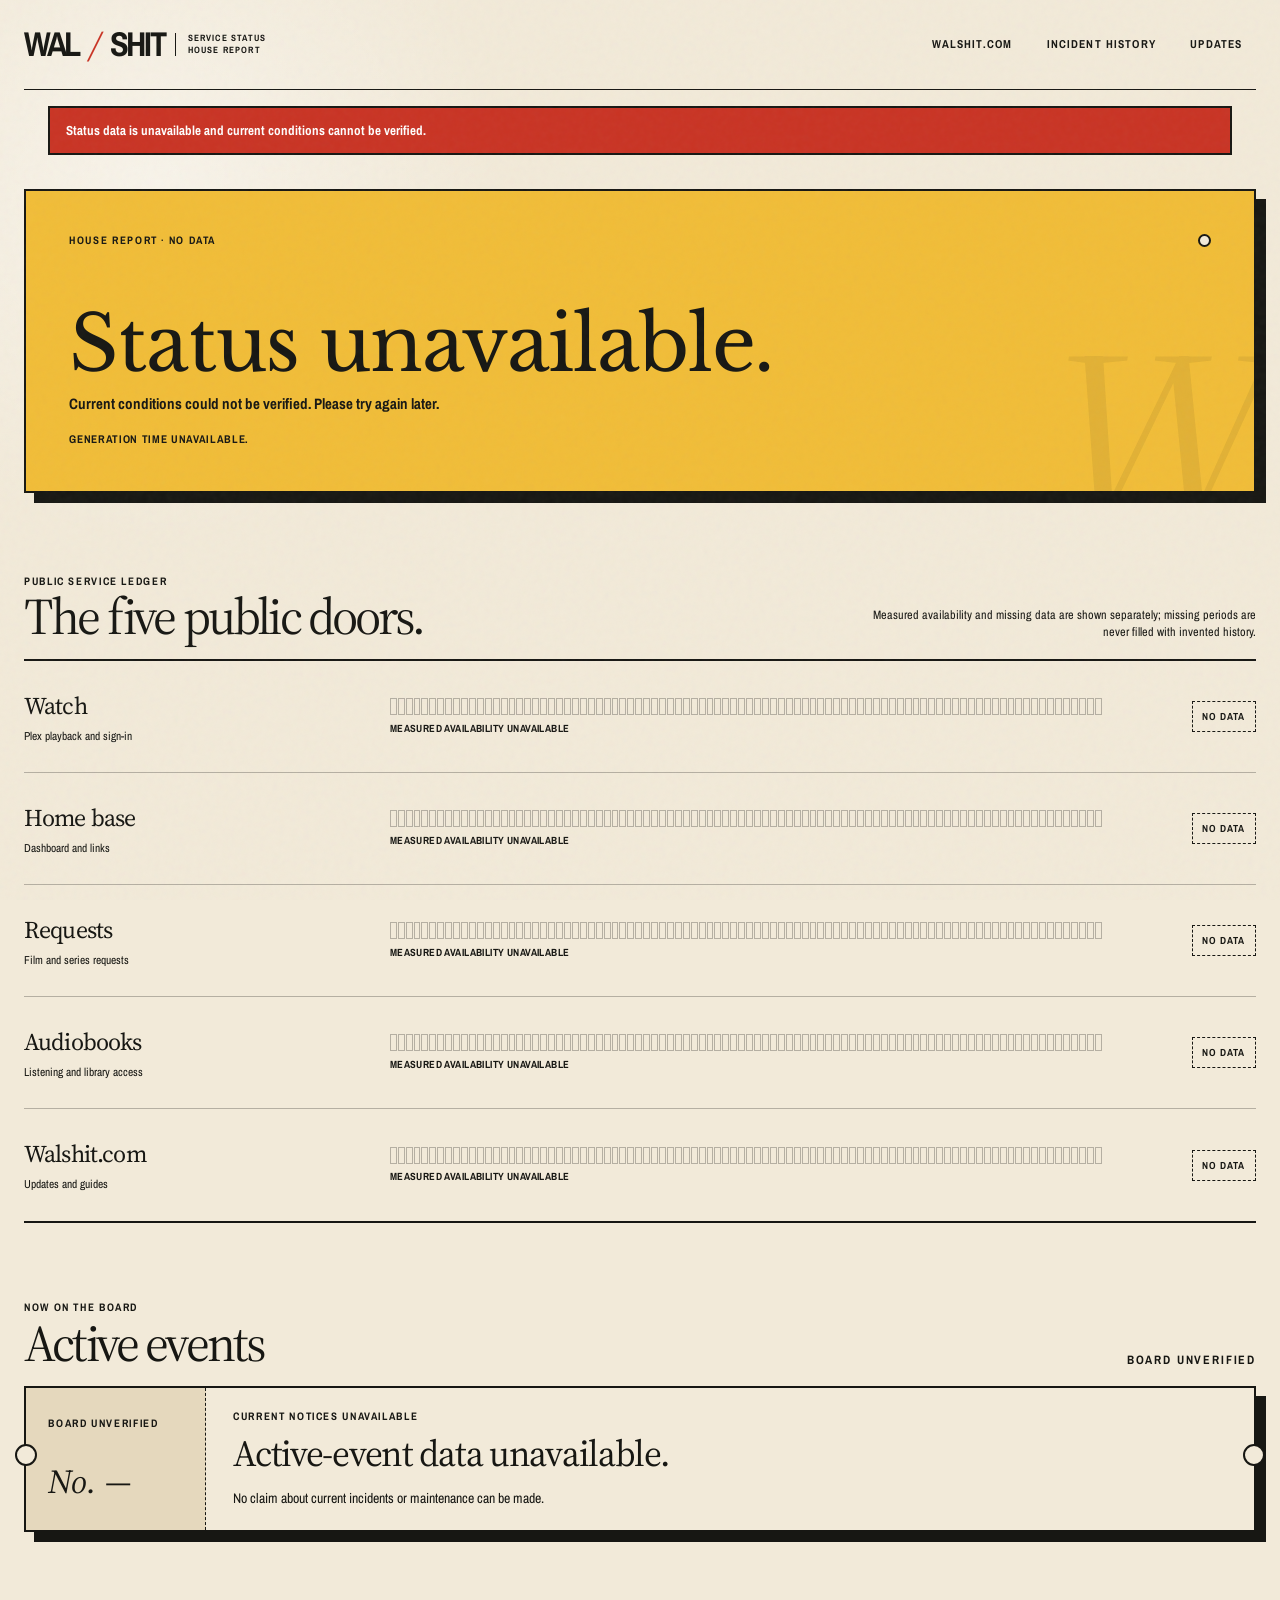
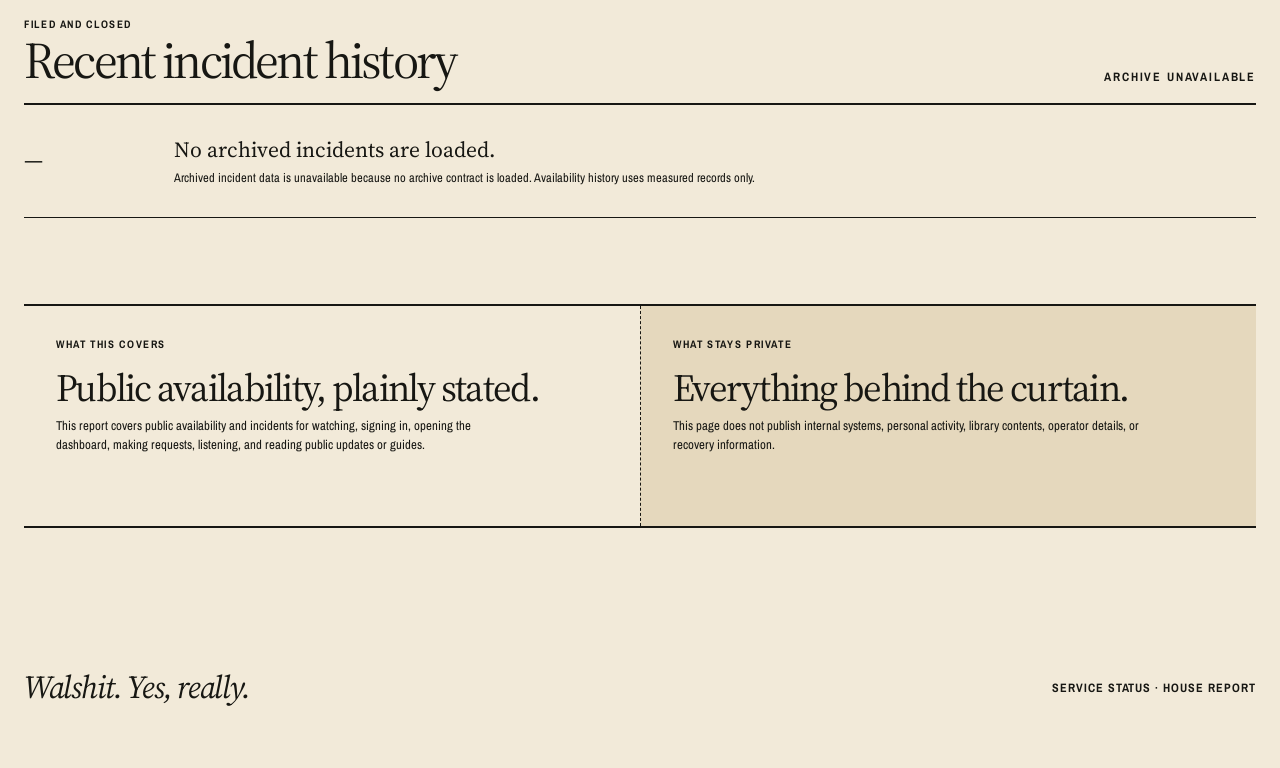
==== commit 404394dc: "[verified] feat: align status typography" ====
--- a/status-walshit/web/index.html
+++ b/status-walshit/web/index.html
@@ -6,7 +6,9 @@
   <meta name="color-scheme" content="light">
   <meta name="theme-color" content="#f2ead9">
   <title>Walshit.com / Status</title>
-  <link rel="stylesheet" href="status.css?v=20260724-mobile2">
+  <link rel="preload" href="fonts/libre-baskerville-variable.woff2" as="font" type="font/woff2" crossorigin>
+  <link rel="icon" type="image/png" href="walsh-ticket-crest.png?v=20260801">
+  <link rel="stylesheet" href="status.css?v=20260804-typography1">
 </head>
 <body>
   <a class="skip" href="#main">Skip to status</a>
--- a/status-walshit/web/status.css
+++ b/status-walshit/web/status.css
@@ -1,3 +1,51 @@
+@font-face {
+  font-family: "Libre Baskerville";
+  src: url("fonts/libre-baskerville-variable.woff2") format("woff2");
+  font-style: normal;
+  font-weight: 400 700;
+  font-display: swap;
+}
+
+@font-face {
+  font-family: "Libre Baskerville";
+  src: url("fonts/libre-baskerville-italic-variable.woff2") format("woff2");
+  font-style: italic;
+  font-weight: 400 700;
+  font-display: swap;
+}
+
+@font-face {
+  font-family: "Source Serif 4";
+  src: url("fonts/source-serif-4-variable.woff2") format("woff2");
+  font-style: normal;
+  font-weight: 200 900;
+  font-display: swap;
+}
+
+@font-face {
+  font-family: "Source Serif 4";
+  src: url("fonts/source-serif-4-italic-variable.woff2") format("woff2");
+  font-style: italic;
+  font-weight: 200 900;
+  font-display: swap;
+}
+
+@font-face {
+  font-family: "Archivo Narrow";
+  src: url("fonts/archivo-narrow-variable.woff2") format("woff2");
+  font-style: normal;
+  font-weight: 400 700;
+  font-display: swap;
+}
+
+@font-face {
+  font-family: "Archivo Narrow";
+  src: url("fonts/archivo-narrow-italic-variable.woff2") format("woff2");
+  font-style: italic;
+  font-weight: 400 700;
+  font-display: swap;
+}
+
 :root {
   --paper: #f2ead9;
   --paper-2: #e5d8bd;
@@ -7,8 +55,9 @@
   --green: #39754d;
   --white: #ffffff;
   --rule: rgba(23, 23, 19, 0.28);
-  --serif: Georgia, "Times New Roman", serif;
-  --sans: "Arial Narrow", "Aptos Narrow", "Helvetica Neue", Arial, sans-serif;
+  --display: "Libre Baskerville", Georgia, "Times New Roman", serif;
+  --serif: "Source Serif 4", Georgia, "Times New Roman", serif;
+  --sans: "Archivo Narrow", "Arial Narrow", "Aptos Narrow", sans-serif;
   --max: 1280px;
 }
 
@@ -313,11 +362,11 @@
   z-index: 1;
   max-width: 880px;
   margin: 2.2rem 0 0.7rem;
-  font-family: var(--serif);
+  font-family: var(--display);
   font-size: clamp(3rem, 6vw, 5.8rem);
   font-weight: 400;
-  letter-spacing: -0.065em;
-  line-height: 0.88;
+  letter-spacing: -0.015em;
+  line-height: 0.96;
 }
 
 .overall-copy {
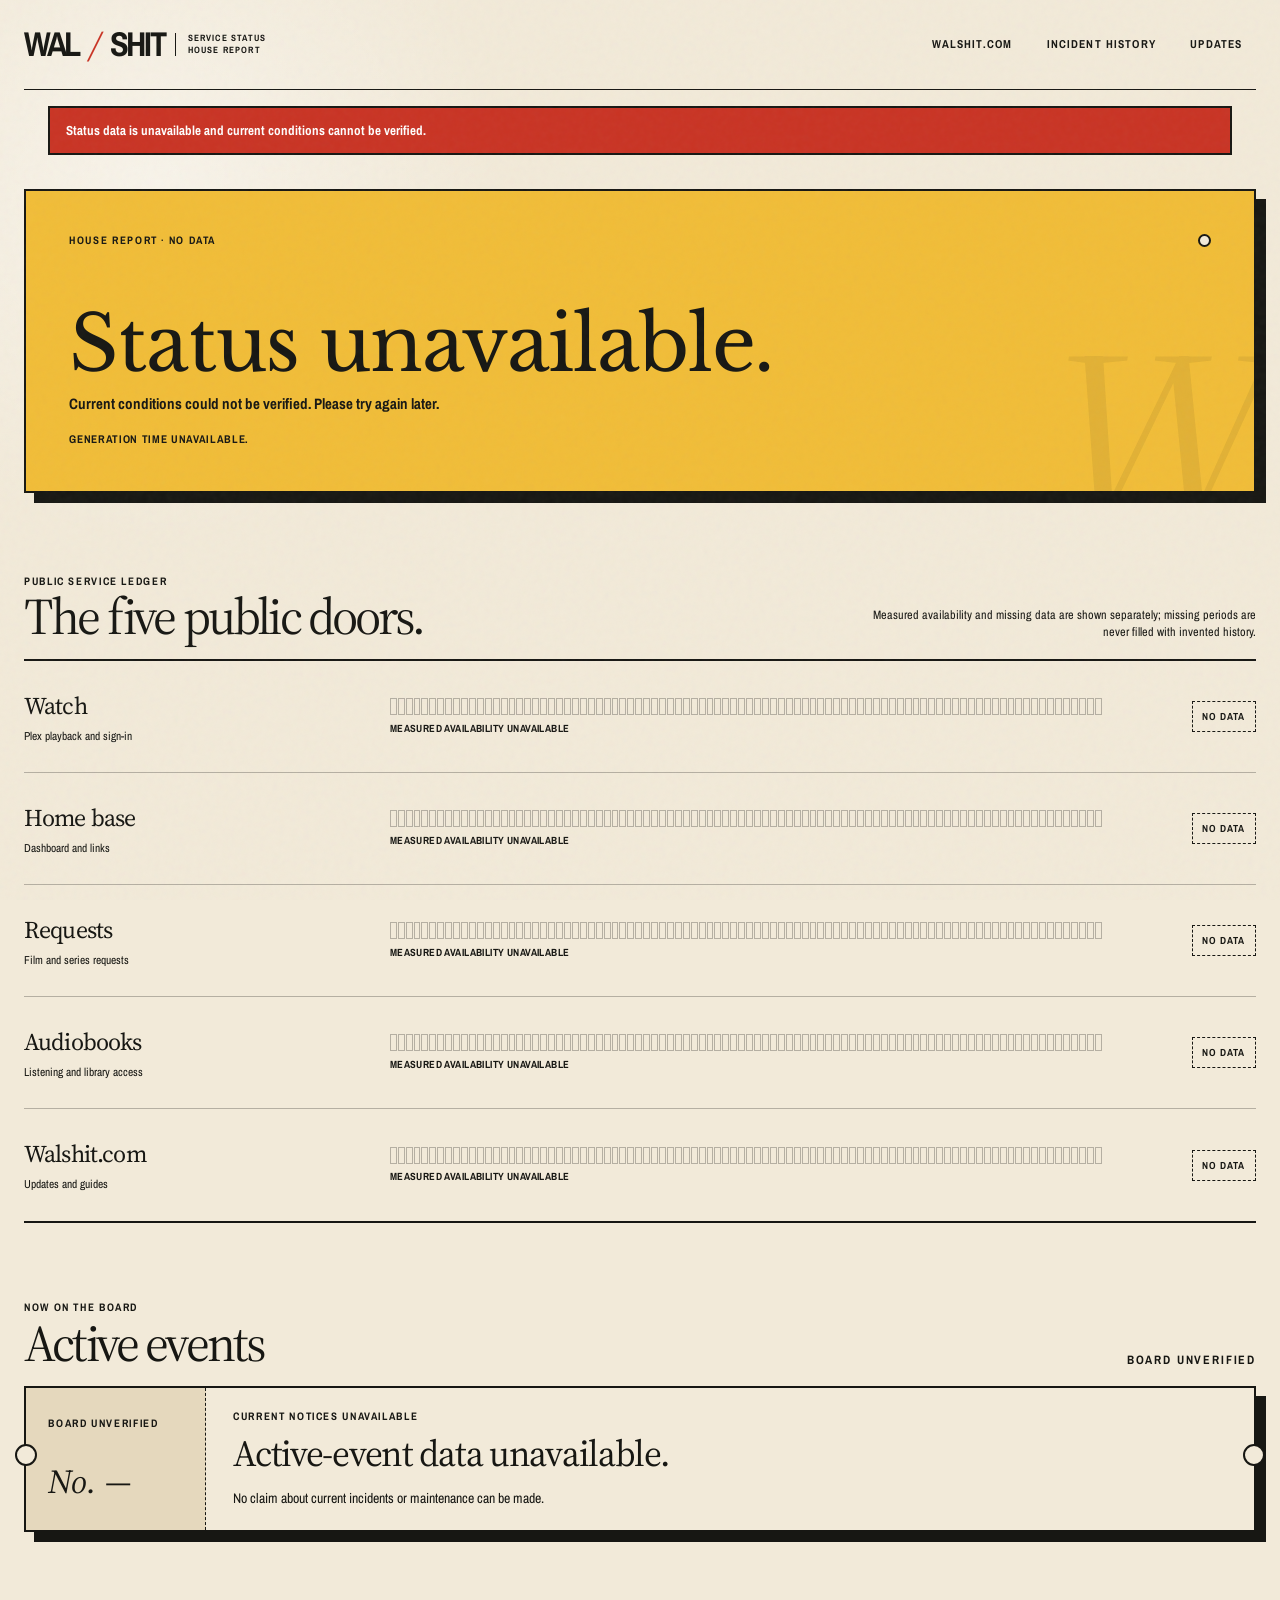
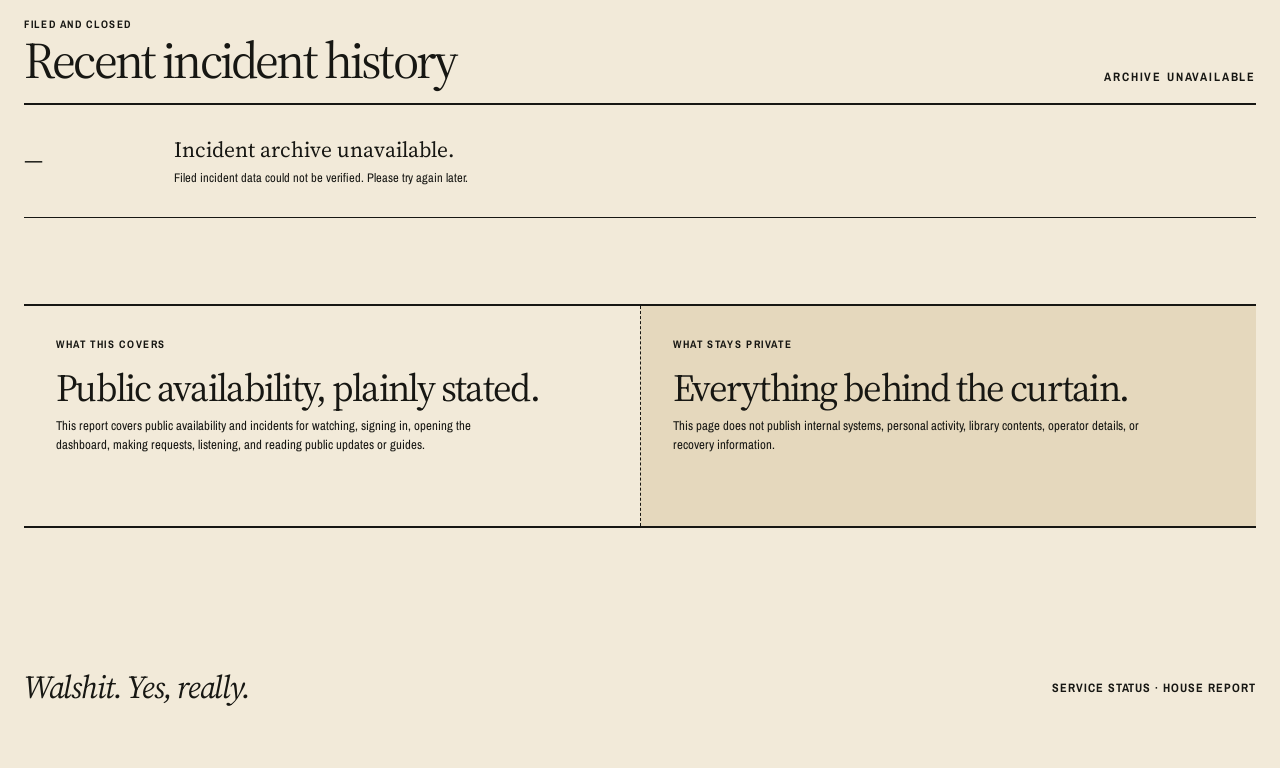
==== commit 4d22b75f: "fix(status): render coherent incident archive with truthful fallback" ====
--- a/status-walshit/web/index.html
+++ b/status-walshit/web/index.html
@@ -8,7 +8,7 @@
   <title>Walshit.com / Status</title>
   <link rel="preload" href="fonts/libre-baskerville-variable.woff2" as="font" type="font/woff2" crossorigin>
   <link rel="icon" type="image/png" href="walsh-ticket-crest.png?v=20260801">
-  <link rel="stylesheet" href="status.css?v=20260804-typography1">
+  <link rel="stylesheet" href="status.css?v=20260926-history2">
 </head>
 <body>
   <a class="skip" href="#main">Skip to status</a>
@@ -146,14 +146,14 @@
           <p class="eyebrow">Filed and closed</p>
           <h2 id="history-title">Recent incident history</h2>
         </div>
-        <p class="eyebrow">Archive unavailable</p>
+        <p class="eyebrow">Archive loading</p>
       </div>
       <div class="history-list">
         <article class="history-empty">
           <p class="history-date" aria-hidden="true">—</p>
           <div class="history-copy">
-            <h3>No archived incidents are loaded.</h3>
-            <p>Archived incident data is unavailable because no archive contract is loaded. Availability history uses measured records only.</p>
+            <h3>Loading incident archive.</h3>
+            <p>Filed incidents and completed maintenance are being checked. Availability history uses measured records only.</p>
           </div>
         </article>
       </div>
@@ -178,6 +178,6 @@
     <p>Service status · House report</p>
   </footer>
   <script src="navigation.js" defer></script>
-  <script src="status.js" defer></script>
+  <script src="status.js?v=20260926-history2" defer></script>
 </body>
 </html>
--- a/status-walshit/web/status.css
+++ b/status-walshit/web/status.css
@@ -775,6 +775,31 @@
   font-size: 0.78rem;
 }
 
+.history-card {
+  display: grid;
+  grid-template-columns: 180px minmax(0, 1fr);
+  gap: 1.4rem;
+  padding: 1.5rem 0;
+  border-bottom: 1px solid var(--ink);
+}
+.history-card:last-child { border-bottom: 0; }
+.history-card .history-date { font-size: 1rem; }
+.history-card .history-copy, .history-card .history-body, .history-card .history-meta, .history-card .history-update {
+  min-width: 0;
+  overflow-wrap: anywhere;
+}
+.history-card .history-copy > .eyebrow { margin-bottom: 0.5rem; }
+.history-card .history-meta { display: grid; grid-template-columns: max-content minmax(0, 1fr); gap: 0.25rem 0.8rem; margin: 1rem 0; font-size: 0.78rem; }
+.history-card .history-meta dt { font-weight: 900; text-transform: uppercase; }
+.history-card .history-meta dd { margin: 0; }
+.history-card .history-timeline { margin-top: 1rem; border-top: 1px dashed var(--ink); padding-top: 0.7rem; }
+.history-card .history-timeline summary { cursor: pointer; font-weight: 900; text-transform: uppercase; letter-spacing: 0.08em; min-height: 44px; display: flex; align-items: center; }
+.history-card .history-updates { margin: 0.7rem 0 0; padding-left: 1.4rem; }
+.history-card .history-update { padding: 0.45rem 0; }
+.history-card .history-update .event-time { margin-right: 0.6rem; }
+.history-card .history-update-status { font-weight: 900; text-transform: uppercase; }
+.history-card .history-update p { margin-top: 0.25rem; }
+
 .coverage {
   display: grid;
   grid-template-columns: 1fr 1fr;
@@ -929,6 +954,8 @@
     grid-template-columns: 1fr;
   }
 
+  .history-card { grid-template-columns: 1fr; gap: 0.6rem; }
+
   .event-stub {
     display: flex;
     align-items: center;
